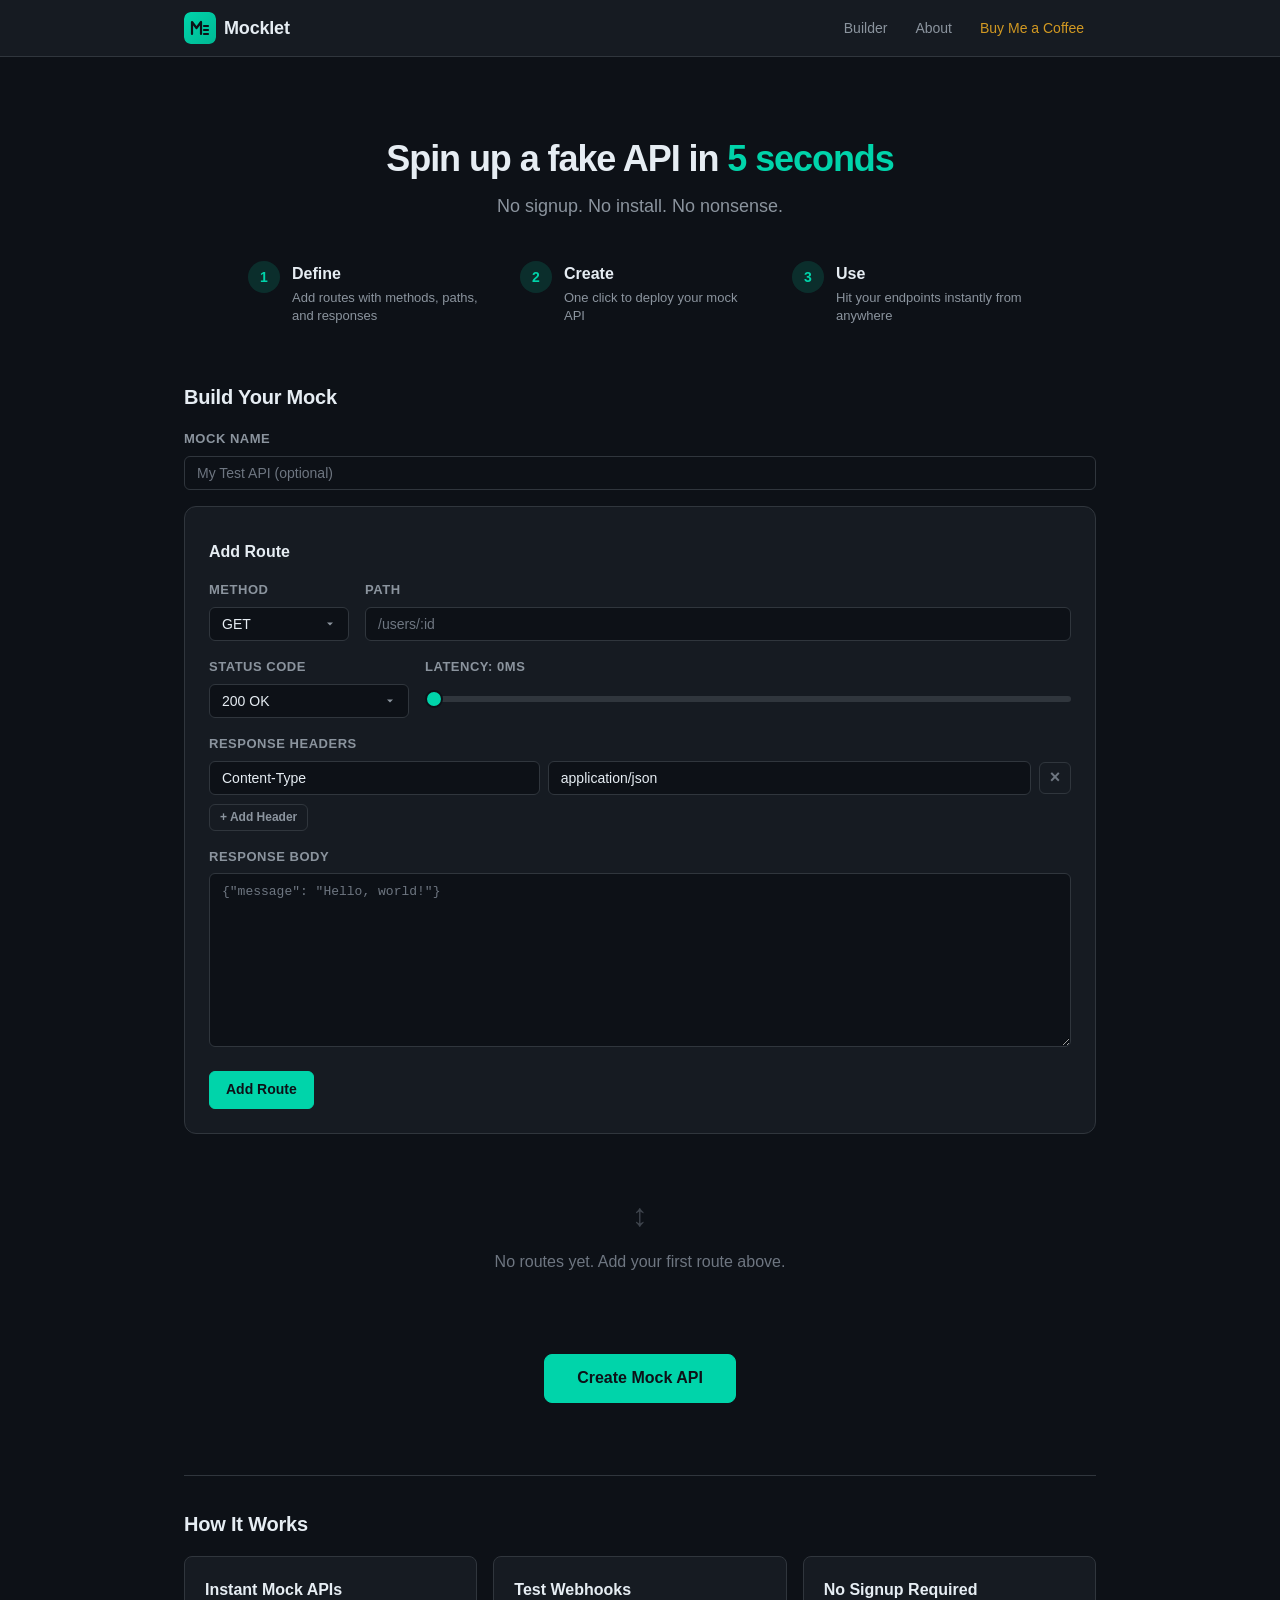
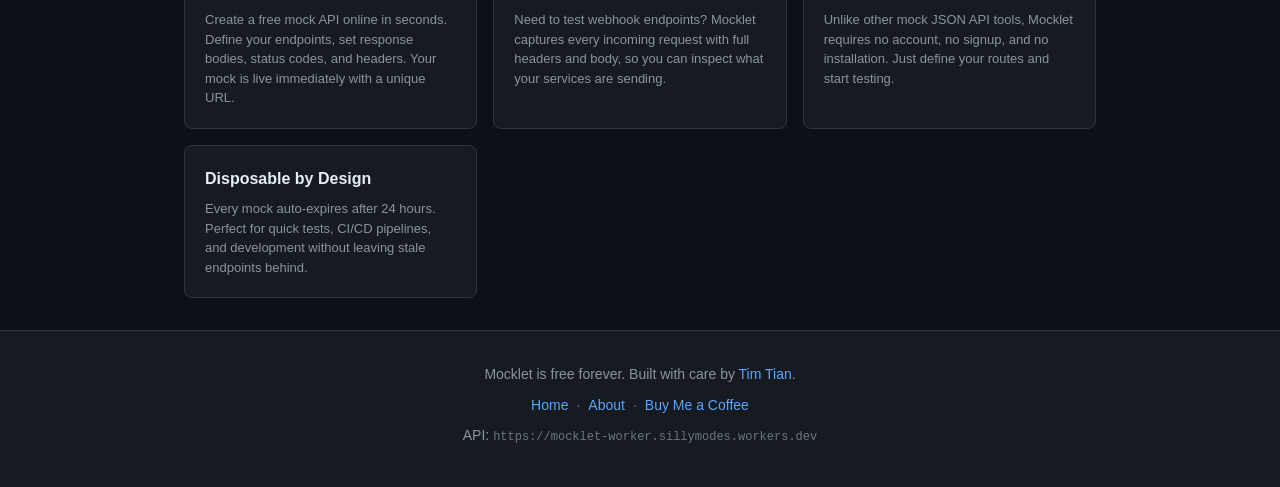
==== mocklet/index.html @ 1ab4165a "feat: launch Mocklet — instant disposable mock APIs" ====
<!DOCTYPE html>
<html lang="en">
<head>
  <meta charset="UTF-8">
  <meta name="viewport" content="width=device-width, initial-scale=1.0">

  <!-- Primary Meta Tags -->
  <title>Mocklet — Instant Disposable Mock APIs</title>
  <meta name="title" content="Mocklet — Instant Disposable Mock APIs">
  <meta name="description" content="Spin up a fake REST API in 5 seconds. Free mock API online — no signup, no install. Define routes, set responses, and test instantly. Perfect for frontend devs, webhook testing, and CI/CD.">
  <meta name="keywords" content="free mock api online, test webhook endpoint, fake rest api for testing, mock json api no signup, mock api generator, disposable api, test api endpoint, mock server free, api testing tool, fake api for development">
  <meta name="author" content="Tim Tian">
  <meta name="robots" content="index, follow">

  <!-- Open Graph / Facebook -->
  <meta property="og:type" content="website">
  <meta property="og:url" content="https://sillymodes.github.io/mocklet/">
  <meta property="og:title" content="Mocklet — Instant Disposable Mock APIs">
  <meta property="og:description" content="Spin up a fake REST API in 5 seconds. Free mock API online — no signup, no install. Define routes, set responses, and test instantly.">
  <meta property="og:site_name" content="Mocklet">

  <!-- Twitter -->
  <meta name="twitter:card" content="summary">
  <meta name="twitter:url" content="https://sillymodes.github.io/mocklet/">
  <meta name="twitter:title" content="Mocklet — Instant Disposable Mock APIs">
  <meta name="twitter:description" content="Spin up a fake REST API in 5 seconds. Free mock API online — no signup, no install. Define routes, set responses, and test instantly.">

  <!-- Canonical -->
  <link rel="canonical" href="https://sillymodes.github.io/mocklet/">

  <!-- Favicon -->
  <link rel="icon" type="image/svg+xml" href="assets/logo.svg">

  <!-- Stylesheet -->
  <link rel="stylesheet" href="css/style.css">
</head>
<body>
  <div id="app-root"></div>

  <!-- Structured Data for SEO -->
  <script type="application/ld+json">
  {
    "@context": "https://schema.org",
    "@type": "WebApplication",
    "name": "Mocklet",
    "url": "https://sillymodes.github.io/mocklet/",
    "description": "Spin up a fake REST API in 5 seconds. Free mock API online — no signup, no install.",
    "applicationCategory": "DeveloperApplication",
    "operatingSystem": "Any",
    "offers": {
      "@type": "Offer",
      "price": "0",
      "priceCurrency": "USD"
    },
    "author": {
      "@type": "Person",
      "name": "Tim Tian"
    }
  }
  </script>

  <!-- App Entry Point -->
  <script type="module" src="js/app.js"></script>
</body>
</html>
---- mocklet/css/style.css ----
/* ═══════════════════════════════════════════════════════════════════
   Mocklet — style.css
   Dark-mode-first, developer-friendly design
   ═══════════════════════════════════════════════════════════════════ */

/* ── Reset & Base ─────────────────────────────────────────────────── */

*, *::before, *::after {
  margin: 0;
  padding: 0;
  box-sizing: border-box;
}

:root {
  /* Colors */
  --bg-primary: #0d1117;
  --bg-secondary: #161b22;
  --bg-tertiary: #1c2333;
  --bg-elevated: #21262d;
  --bg-hover: #292e36;
  --bg-input: #0d1117;

  --text-primary: #e6edf3;
  --text-secondary: #8b949e;
  --text-tertiary: #6e7681;
  --text-link: #58a6ff;

  --accent: #00d4aa;
  --accent-hover: #00eabb;
  --accent-muted: rgba(0, 212, 170, 0.15);

  --border: #30363d;
  --border-light: #21262d;

  --danger: #f85149;
  --danger-hover: #ff6b63;
  --danger-muted: rgba(248, 81, 73, 0.15);

  --warning: #d29922;
  --warning-muted: rgba(210, 153, 34, 0.15);

  --success: #3fb950;
  --info: #58a6ff;

  /* Typography */
  --font-sans: -apple-system, BlinkMacSystemFont, 'Segoe UI', 'Noto Sans', Helvetica, Arial, sans-serif;
  --font-mono: 'SF Mono', 'Fira Code', 'Fira Mono', 'JetBrains Mono', 'Cascadia Code', Menlo, Monaco, Consolas, monospace;

  /* Spacing */
  --radius-sm: 6px;
  --radius-md: 8px;
  --radius-lg: 12px;
  --radius-xl: 16px;

  /* Shadows */
  --shadow-sm: 0 1px 3px rgba(0, 0, 0, 0.3);
  --shadow-md: 0 4px 12px rgba(0, 0, 0, 0.4);
  --shadow-lg: 0 8px 24px rgba(0, 0, 0, 0.5);

  /* Transitions */
  --transition-fast: 150ms ease;
  --transition-base: 200ms ease;
}

html {
  font-size: 16px;
  -webkit-text-size-adjust: 100%;
}

body {
  font-family: var(--font-sans);
  background-color: var(--bg-primary);
  color: var(--text-primary);
  line-height: 1.6;
  min-height: 100vh;
  -webkit-font-smoothing: antialiased;
  -moz-osx-font-smoothing: grayscale;
}

a {
  color: var(--text-link);
  text-decoration: none;
  transition: color var(--transition-fast);
}

a:hover {
  color: var(--accent);
}

code, .code-font {
  font-family: var(--font-mono);
  font-size: 0.875em;
}

::selection {
  background: var(--accent-muted);
  color: var(--accent);
}

/* ── App Layout ───────────────────────────────────────────────────── */

#app-root {
  display: flex;
  flex-direction: column;
  min-height: 100vh;
}

.app-main {
  flex: 1;
  max-width: 960px;
  width: 100%;
  margin: 0 auto;
  padding: 2rem 1.5rem;
}

/* ── Header ───────────────────────────────────────────────────────── */

.app-header {
  background: var(--bg-secondary);
  border-bottom: 1px solid var(--border);
  position: sticky;
  top: 0;
  z-index: 100;
  backdrop-filter: blur(8px);
  -webkit-backdrop-filter: blur(8px);
}

.header-inner {
  max-width: 960px;
  margin: 0 auto;
  padding: 0 1.5rem;
  height: 56px;
  display: flex;
  align-items: center;
  justify-content: space-between;
}

.logo-link {
  display: flex;
  align-items: center;
  gap: 0.5rem;
  color: var(--text-primary);
  font-weight: 700;
  font-size: 1.125rem;
  letter-spacing: -0.01em;
}

.logo-link:hover {
  color: var(--accent);
}

.logo-img {
  border-radius: var(--radius-sm);
}

.header-nav {
  display: flex;
  align-items: center;
  gap: 0.25rem;
}

.nav-link {
  padding: 0.375rem 0.75rem;
  border-radius: var(--radius-sm);
  color: var(--text-secondary);
  font-size: 0.875rem;
  font-weight: 500;
  transition: all var(--transition-fast);
}

.nav-link:hover {
  color: var(--text-primary);
  background: var(--bg-hover);
}

.nav-coffee {
  color: var(--warning);
}

.nav-coffee:hover {
  color: var(--warning);
  background: var(--warning-muted);
}

/* ── Footer ───────────────────────────────────────────────────────── */

.app-footer {
  background: var(--bg-secondary);
  border-top: 1px solid var(--border);
  padding: 2rem 1.5rem;
  text-align: center;
}

.footer-inner {
  max-width: 960px;
  margin: 0 auto;
  color: var(--text-secondary);
  font-size: 0.875rem;
}

.footer-inner p {
  margin-bottom: 0.5rem;
}

.footer-links {
  display: flex;
  align-items: center;
  justify-content: center;
  gap: 0.5rem;
  flex-wrap: wrap;
}

.footer-sep {
  color: var(--text-tertiary);
}

.footer-api {
  margin-top: 0.5rem;
}

.footer-api code {
  color: var(--text-tertiary);
  font-size: 0.75rem;
}

/* ── Hero Section ─────────────────────────────────────────────────── */

.hero {
  text-align: center;
  padding: 3rem 0 2.5rem;
}

.hero-title {
  font-size: 2.25rem;
  font-weight: 800;
  line-height: 1.2;
  letter-spacing: -0.03em;
  margin-bottom: 0.75rem;
}

.hero-accent {
  color: var(--accent);
}

.hero-subtitle {
  font-size: 1.125rem;
  color: var(--text-secondary);
  margin-bottom: 2.5rem;
}

.hero-steps {
  display: flex;
  justify-content: center;
  gap: 2rem;
  flex-wrap: wrap;
}

.step {
  display: flex;
  align-items: flex-start;
  gap: 0.75rem;
  max-width: 240px;
  text-align: left;
}

.step-number {
  flex-shrink: 0;
  width: 32px;
  height: 32px;
  display: flex;
  align-items: center;
  justify-content: center;
  border-radius: 50%;
  background: var(--accent-muted);
  color: var(--accent);
  font-weight: 700;
  font-size: 0.875rem;
}

.step-title {
  font-weight: 600;
  font-size: 1rem;
  margin-bottom: 0.125rem;
}

.step-desc {
  font-size: 0.8125rem;
  color: var(--text-secondary);
  line-height: 1.4;
}

/* ── Section Titles ───────────────────────────────────────────────── */

.section-title {
  font-size: 1.25rem;
  font-weight: 700;
  margin-bottom: 1rem;
  letter-spacing: -0.01em;
}

/* ── Builder Section ──────────────────────────────────────────────── */

.builder-section {
  margin-top: 1rem;
}

/* ── Form Elements ────────────────────────────────────────────────── */

.form-group {
  margin-bottom: 1rem;
}

.form-label {
  display: block;
  font-size: 0.8125rem;
  font-weight: 600;
  color: var(--text-secondary);
  margin-bottom: 0.375rem;
  text-transform: uppercase;
  letter-spacing: 0.04em;
}

.form-input,
.form-select,
.form-textarea {
  width: 100%;
  padding: 0.5rem 0.75rem;
  background: var(--bg-input);
  border: 1px solid var(--border);
  border-radius: var(--radius-sm);
  color: var(--text-primary);
  font-family: var(--font-sans);
  font-size: 0.875rem;
  transition: border-color var(--transition-fast), box-shadow var(--transition-fast);
  outline: none;
}

.form-input:focus,
.form-select:focus,
.form-textarea:focus {
  border-color: var(--accent);
  box-shadow: 0 0 0 3px var(--accent-muted);
}

.form-input::placeholder,
.form-textarea::placeholder {
  color: var(--text-tertiary);
}

.form-select {
  cursor: pointer;
  appearance: none;
  -webkit-appearance: none;
  background-image: url("data:image/svg+xml,%3Csvg xmlns='http://www.w3.org/2000/svg' width='12' height='12' viewBox='0 0 12 12'%3E%3Cpath fill='%238b949e' d='M3 4.5L6 7.5L9 4.5'/%3E%3C/svg%3E");
  background-repeat: no-repeat;
  background-position: right 0.75rem center;
  padding-right: 2rem;
}

.form-textarea {
  resize: vertical;
  min-height: 120px;
  line-height: 1.5;
}

.form-textarea.code-font {
  font-family: var(--font-mono);
  font-size: 0.8125rem;
  tab-size: 2;
}

.form-range {
  width: 100%;
  height: 6px;
  appearance: none;
  -webkit-appearance: none;
  background: var(--border);
  border-radius: 3px;
  outline: none;
  margin-top: 0.5rem;
}

.form-range::-webkit-slider-thumb {
  appearance: none;
  -webkit-appearance: none;
  width: 18px;
  height: 18px;
  border-radius: 50%;
  background: var(--accent);
  cursor: pointer;
  border: 2px solid var(--bg-primary);
  transition: transform var(--transition-fast);
}

.form-range::-webkit-slider-thumb:hover {
  transform: scale(1.15);
}

.form-range::-moz-range-thumb {
  width: 18px;
  height: 18px;
  border-radius: 50%;
  background: var(--accent);
  cursor: pointer;
  border: 2px solid var(--bg-primary);
}

.form-row {
  display: flex;
  gap: 1rem;
}

.form-group-method {
  flex: 0 0 140px;
}

.form-group-path {
  flex: 1;
}

.form-group-status {
  flex: 0 0 200px;
}

.form-group-latency {
  flex: 1;
}

.status-input-wrapper {
  display: flex;
  gap: 0.5rem;
}

.status-input-wrapper .form-select {
  flex: 1;
}

.status-input-wrapper .form-input {
  width: 80px;
  flex-shrink: 0;
}

.form-section-title {
  font-size: 1rem;
  font-weight: 600;
  margin-bottom: 1rem;
  padding-top: 0.5rem;
  color: var(--text-primary);
}

.form-actions {
  display: flex;
  gap: 0.75rem;
  margin-top: 0.5rem;
}

/* ── Route Form Card ──────────────────────────────────────────────── */

.route-form {
  background: var(--bg-secondary);
  border: 1px solid var(--border);
  border-radius: var(--radius-lg);
  padding: 1.5rem;
  margin-bottom: 1.5rem;
}

/* ── Headers Editor ───────────────────────────────────────────────── */

.headers-container {
  display: flex;
  flex-direction: column;
  gap: 0.5rem;
  margin-bottom: 0.5rem;
}

.header-row {
  display: flex;
  gap: 0.5rem;
  align-items: center;
}

.header-row .form-input {
  flex: 1;
}

.header-row .header-key {
  flex: 0.4;
}

.header-row .header-value {
  flex: 0.6;
}

/* ── Buttons ──────────────────────────────────────────────────────── */

.btn {
  display: inline-flex;
  align-items: center;
  justify-content: center;
  gap: 0.375rem;
  padding: 0.5rem 1rem;
  border: 1px solid transparent;
  border-radius: var(--radius-sm);
  font-family: var(--font-sans);
  font-size: 0.875rem;
  font-weight: 600;
  cursor: pointer;
  transition: all var(--transition-fast);
  outline: none;
  text-decoration: none;
  white-space: nowrap;
  line-height: 1.4;
}

.btn:focus-visible {
  box-shadow: 0 0 0 3px var(--accent-muted);
}

.btn:disabled {
  opacity: 0.5;
  cursor: not-allowed;
}

.btn-primary {
  background: var(--accent);
  color: #0d1117;
  border-color: var(--accent);
}

.btn-primary:hover:not(:disabled) {
  background: var(--accent-hover);
  border-color: var(--accent-hover);
}

.btn-ghost {
  background: transparent;
  color: var(--text-secondary);
  border-color: var(--border);
}

.btn-ghost:hover:not(:disabled) {
  color: var(--text-primary);
  background: var(--bg-hover);
  border-color: var(--text-tertiary);
}

.btn-danger {
  background: var(--danger);
  color: #fff;
  border-color: var(--danger);
}

.btn-danger:hover:not(:disabled) {
  background: var(--danger-hover);
  border-color: var(--danger-hover);
}

.btn-small {
  padding: 0.25rem 0.625rem;
  font-size: 0.75rem;
}

.btn-large {
  padding: 0.75rem 2rem;
  font-size: 1rem;
  border-radius: var(--radius-md);
}

.btn-icon {
  width: 32px;
  height: 32px;
  padding: 0;
  font-size: 1.125rem;
  border-radius: var(--radius-sm);
  flex-shrink: 0;
  background: transparent;
  color: var(--text-tertiary);
  border-color: var(--border);
}

.btn-icon:hover:not(:disabled) {
  color: var(--danger);
  background: var(--danger-muted);
  border-color: var(--danger);
}

.btn-danger-text {
  color: var(--danger);
}

.btn-danger-text:hover:not(:disabled) {
  background: var(--danger-muted);
  border-color: var(--danger);
}

.btn-coffee {
  background: #ffdd00;
  color: #0d0d0d;
  border-color: #ffdd00;
  font-weight: 700;
}

.btn-coffee:hover:not(:disabled) {
  background: #ffe640;
  border-color: #ffe640;
}

/* ── Route Cards (Builder) ────────────────────────────────────────── */

.route-list {
  margin-bottom: 1.5rem;
}

.route-list-header {
  margin-bottom: 0.75rem;
}

.route-list-header h3 {
  font-size: 1rem;
  font-weight: 600;
  color: var(--text-secondary);
}

.route-card {
  background: var(--bg-secondary);
  border: 1px solid var(--border);
  border-radius: var(--radius-md);
  padding: 0.875rem 1rem;
  margin-bottom: 0.5rem;
  transition: border-color var(--transition-fast);
}

.route-card:hover {
  border-color: var(--text-tertiary);
}

.route-card-main {
  display: flex;
  align-items: center;
  gap: 0.625rem;
  flex-wrap: wrap;
}

.route-body-preview {
  margin-top: 0.5rem;
  padding: 0.375rem 0.625rem;
  background: var(--bg-tertiary);
  border-radius: var(--radius-sm);
  font-size: 0.75rem;
  color: var(--text-secondary);
  overflow: hidden;
  text-overflow: ellipsis;
  white-space: nowrap;
  max-width: 100%;
}

.route-card-actions {
  display: flex;
  gap: 0.375rem;
  margin-top: 0.625rem;
}

/* ── Method Badge ─────────────────────────────────────────────────── */

.method-badge {
  display: inline-flex;
  align-items: center;
  justify-content: center;
  min-width: 52px;
  padding: 0.125rem 0.5rem;
  border-radius: var(--radius-sm);
  font-size: 0.6875rem;
  font-weight: 700;
  font-family: var(--font-mono);
  color: #fff;
  text-transform: uppercase;
  letter-spacing: 0.02em;
  flex-shrink: 0;
}

.method-badge-small {
  min-width: 40px;
  padding: 0.0625rem 0.375rem;
  font-size: 0.625rem;
}

.route-path {
  color: var(--text-primary);
  font-weight: 500;
}

.route-status {
  font-size: 0.75rem;
  color: var(--text-tertiary);
  font-weight: 500;
  padding: 0.125rem 0.375rem;
  background: var(--bg-tertiary);
  border-radius: var(--radius-sm);
}

.route-delay {
  font-size: 0.6875rem;
  color: var(--warning);
  font-weight: 500;
}

/* ── Create Section ───────────────────────────────────────────────── */

.create-section {
  text-align: center;
  padding: 1.5rem 0;
}

/* ── Empty State ──────────────────────────────────────────────────── */

.empty-state {
  text-align: center;
  padding: 2rem 1rem;
  color: var(--text-tertiary);
}

.empty-icon {
  font-size: 2rem;
  margin-bottom: 0.5rem;
  opacity: 0.5;
}

/* ── Loading State ────────────────────────────────────────────────── */

.loading-state {
  text-align: center;
  padding: 4rem 1rem;
  color: var(--text-secondary);
}

.spinner {
  width: 32px;
  height: 32px;
  border: 3px solid var(--border);
  border-top-color: var(--accent);
  border-radius: 50%;
  animation: spin 0.8s linear infinite;
  margin: 0 auto 1rem;
}

@keyframes spin {
  to { transform: rotate(360deg); }
}

/* ── Error State ──────────────────────────────────────────────────── */

.error-state {
  text-align: center;
  padding: 4rem 1rem;
}

.error-state h2 {
  font-size: 1.5rem;
  margin-bottom: 0.75rem;
}

.error-state p {
  color: var(--text-secondary);
  margin-bottom: 1.5rem;
}

/* ── Dashboard ────────────────────────────────────────────────────── */

.dash-info {
  margin-bottom: 2rem;
}

.dash-info-header {
  display: flex;
  align-items: baseline;
  gap: 1rem;
  margin-bottom: 1.25rem;
  flex-wrap: wrap;
}

.dash-title {
  font-size: 1.5rem;
  font-weight: 800;
  letter-spacing: -0.02em;
}

.dash-id {
  color: var(--text-tertiary);
  font-size: 0.8125rem;
}

.dash-stats {
  display: grid;
  grid-template-columns: repeat(auto-fit, minmax(180px, 1fr));
  gap: 0.75rem;
}

.stat-card {
  background: var(--bg-secondary);
  border: 1px solid var(--border);
  border-radius: var(--radius-md);
  padding: 1rem;
}

.stat-label {
  font-size: 0.6875rem;
  font-weight: 600;
  color: var(--text-tertiary);
  text-transform: uppercase;
  letter-spacing: 0.05em;
  margin-bottom: 0.375rem;
}

.stat-value {
  font-size: 1.25rem;
  font-weight: 700;
  color: var(--text-primary);
}

.stat-value.expiring {
  color: var(--danger);
}

.stat-url-code {
  font-size: 0.6875rem;
  word-break: break-all;
  color: var(--accent);
}

/* ── Copy Field ───────────────────────────────────────────────────── */

.copy-field {
  display: flex;
  align-items: center;
  gap: 0.5rem;
  background: var(--bg-tertiary);
  border: 1px solid var(--border);
  border-radius: var(--radius-sm);
  padding: 0.5rem 0.75rem;
}

.copy-field code {
  flex: 1;
  word-break: break-all;
  color: var(--accent);
  font-size: 0.8125rem;
}

.copy-field.compact {
  padding: 0.375rem 0.5rem;
}

.copy-field.compact code {
  font-size: 0.6875rem;
}

/* ── Routes Table (Dashboard) ─────────────────────────────────────── */

.dash-routes {
  margin-bottom: 2rem;
}

.routes-table {
  display: flex;
  flex-direction: column;
  gap: 0.5rem;
}

.route-row {
  background: var(--bg-secondary);
  border: 1px solid var(--border);
  border-radius: var(--radius-md);
  padding: 0.75rem 1rem;
  display: flex;
  align-items: center;
  justify-content: space-between;
  flex-wrap: wrap;
  gap: 0.5rem;
}

.route-row-info {
  display: flex;
  align-items: center;
  gap: 0.625rem;
  flex-wrap: wrap;
}

.route-row-actions {
  display: flex;
  gap: 0.375rem;
}

/* ── Log Table ────────────────────────────────────────────────────── */

.dash-logs {
  margin-bottom: 2rem;
}

.logs-header {
  display: flex;
  align-items: center;
  justify-content: space-between;
  margin-bottom: 1rem;
  flex-wrap: wrap;
  gap: 0.75rem;
}

.logs-header .section-title {
  margin-bottom: 0;
}

.logs-controls {
  display: flex;
  align-items: center;
  gap: 0.75rem;
}

.logs-container {
  overflow-x: auto;
}

.log-table {
  width: 100%;
  border-collapse: collapse;
  font-size: 0.8125rem;
}

.log-table th {
  text-align: left;
  padding: 0.625rem 0.75rem;
  border-bottom: 2px solid var(--border);
  color: var(--text-tertiary);
  font-weight: 600;
  font-size: 0.6875rem;
  text-transform: uppercase;
  letter-spacing: 0.05em;
  white-space: nowrap;
}

.log-table td {
  padding: 0.5rem 0.75rem;
  border-bottom: 1px solid var(--border-light);
  vertical-align: top;
}

.log-table tr:hover td {
  background: var(--bg-secondary);
}

.log-time {
  color: var(--text-tertiary);
  white-space: nowrap;
  font-size: 0.75rem;
}

.log-path {
  font-size: 0.75rem;
}

.log-status {
  font-weight: 600;
  font-size: 0.75rem;
}

.log-body-preview {
  cursor: pointer;
  color: var(--text-secondary);
  font-size: 0.6875rem;
  transition: color var(--transition-fast);
  word-break: break-all;
}

.log-body-preview:hover {
  color: var(--text-primary);
}

.log-body-preview.expanded {
  white-space: pre-wrap;
  color: var(--text-primary);
  background: var(--bg-tertiary);
  padding: 0.375rem 0.5rem;
  border-radius: var(--radius-sm);
  display: block;
  margin-top: 0.25rem;
}

.log-empty {
  color: var(--text-tertiary);
}

/* ── Toggle Switch ────────────────────────────────────────────────── */

.toggle-label {
  display: inline-flex;
  align-items: center;
  gap: 0.5rem;
  cursor: pointer;
  font-size: 0.8125rem;
  color: var(--text-secondary);
  user-select: none;
}

.toggle-input {
  position: absolute;
  opacity: 0;
  width: 0;
  height: 0;
}

.toggle-slider {
  position: relative;
  display: inline-block;
  width: 36px;
  height: 20px;
  background: var(--border);
  border-radius: 10px;
  transition: background var(--transition-base);
}

.toggle-slider::after {
  content: '';
  position: absolute;
  top: 2px;
  left: 2px;
  width: 16px;
  height: 16px;
  background: var(--text-secondary);
  border-radius: 50%;
  transition: transform var(--transition-base), background var(--transition-base);
}

.toggle-input:checked + .toggle-slider {
  background: var(--accent-muted);
}

.toggle-input:checked + .toggle-slider::after {
  transform: translateX(16px);
  background: var(--accent);
}

.toggle-input:focus-visible + .toggle-slider {
  box-shadow: 0 0 0 3px var(--accent-muted);
}

/* ── Share Section ────────────────────────────────────────────────── */

.dash-share {
  margin-bottom: 2rem;
}

.share-desc {
  color: var(--text-secondary);
  font-size: 0.875rem;
  margin-bottom: 0.75rem;
}

/* ── Delete Section ───────────────────────────────────────────────── */

.dash-delete {
  margin-bottom: 2rem;
  padding: 1.25rem;
  border: 1px solid var(--danger);
  border-radius: var(--radius-lg);
  background: var(--danger-muted);
}

.dash-delete .section-title {
  color: var(--danger);
  margin-bottom: 0.5rem;
}

.delete-desc {
  color: var(--text-secondary);
  font-size: 0.875rem;
  margin-bottom: 1rem;
}

/* ── Modal ────────────────────────────────────────────────────────── */

.modal-overlay {
  position: fixed;
  inset: 0;
  background: rgba(0, 0, 0, 0.7);
  display: flex;
  align-items: center;
  justify-content: center;
  z-index: 1000;
  padding: 1rem;
  animation: fadeIn 200ms ease;
}

@keyframes fadeIn {
  from { opacity: 0; }
  to { opacity: 1; }
}

.modal {
  background: var(--bg-secondary);
  border: 1px solid var(--border);
  border-radius: var(--radius-xl);
  max-width: 520px;
  width: 100%;
  box-shadow: var(--shadow-lg);
  animation: slideUp 250ms ease;
}

.modal-small {
  max-width: 420px;
}

@keyframes slideUp {
  from {
    opacity: 0;
    transform: translateY(20px);
  }
  to {
    opacity: 1;
    transform: translateY(0);
  }
}

.modal-header {
  padding: 1.25rem 1.5rem 0;
}

.modal-header h2 {
  font-size: 1.25rem;
  font-weight: 700;
}

.modal-body {
  padding: 1rem 1.5rem;
}

.modal-success {
  color: var(--success);
  font-weight: 600;
  margin-bottom: 1rem;
}

.modal-field {
  margin-bottom: 1rem;
}

.modal-warning {
  background: var(--warning-muted);
  border: 1px solid var(--warning);
  border-radius: var(--radius-md);
  padding: 0.875rem;
}

.warning-text {
  font-size: 0.8125rem;
  color: var(--warning);
  margin-bottom: 0.625rem;
  font-weight: 500;
}

.secret-text {
  user-select: all;
}

.coffee-note {
  margin-top: 1.25rem;
  font-size: 0.875rem;
  color: var(--text-secondary);
  padding-top: 1rem;
  border-top: 1px solid var(--border);
}

.modal-footer {
  padding: 0 1.5rem 1.25rem;
  display: flex;
  gap: 0.75rem;
  justify-content: flex-end;
}

/* ── About Page ───────────────────────────────────────────────────── */

.about-page {
  max-width: 680px;
  margin: 0 auto;
}

.about-page h1 {
  font-size: 2rem;
  font-weight: 800;
  margin-bottom: 1rem;
  letter-spacing: -0.02em;
}

.about-page h2 {
  font-size: 1.25rem;
  font-weight: 700;
  margin-top: 2rem;
  margin-bottom: 0.75rem;
}

.about-lead {
  font-size: 1.125rem;
  color: var(--text-secondary);
  margin-bottom: 1.5rem;
  line-height: 1.5;
}

.about-steps,
.about-features,
.about-limits {
  padding-left: 1.5rem;
  margin-bottom: 1rem;
}

.about-steps li,
.about-features li,
.about-limits li {
  margin-bottom: 0.625rem;
  color: var(--text-secondary);
  line-height: 1.5;
}

.about-steps strong,
.about-features strong {
  color: var(--text-primary);
}

.about-coffee {
  margin-top: 2.5rem;
  padding: 1.5rem;
  background: var(--bg-secondary);
  border: 1px solid var(--border);
  border-radius: var(--radius-lg);
  text-align: center;
}

.about-coffee h2 {
  margin-top: 0;
}

.about-coffee p {
  color: var(--text-secondary);
  margin-bottom: 1rem;
}

/* ── How It Works (SEO) ───────────────────────────────────────────── */

.how-it-works {
  margin-top: 3rem;
  padding-top: 2rem;
  border-top: 1px solid var(--border);
}

.how-grid {
  display: grid;
  grid-template-columns: repeat(auto-fit, minmax(220px, 1fr));
  gap: 1rem;
}

.how-card {
  background: var(--bg-secondary);
  border: 1px solid var(--border);
  border-radius: var(--radius-md);
  padding: 1.25rem;
}

.how-card h3 {
  font-size: 1rem;
  font-weight: 600;
  margin-bottom: 0.5rem;
  color: var(--text-primary);
}

.how-card p {
  font-size: 0.8125rem;
  color: var(--text-secondary);
  line-height: 1.5;
}

/* ── Toast Notifications ──────────────────────────────────────────── */

#toast-container {
  position: fixed;
  bottom: 1.5rem;
  right: 1.5rem;
  display: flex;
  flex-direction: column-reverse;
  gap: 0.5rem;
  z-index: 2000;
  pointer-events: none;
}

.toast {
  padding: 0.625rem 1rem;
  border-radius: var(--radius-md);
  font-size: 0.8125rem;
  font-weight: 500;
  color: var(--text-primary);
  background: var(--bg-elevated);
  border: 1px solid var(--border);
  box-shadow: var(--shadow-md);
  transform: translateX(100%);
  opacity: 0;
  transition: transform 250ms ease, opacity 250ms ease;
  pointer-events: auto;
  max-width: 360px;
}

.toast-visible {
  transform: translateX(0);
  opacity: 1;
}

.toast-success {
  border-color: var(--success);
  background: rgba(63, 185, 80, 0.12);
}

.toast-error {
  border-color: var(--danger);
  background: rgba(248, 81, 73, 0.12);
}

.toast-info {
  border-color: var(--info);
  background: rgba(88, 166, 255, 0.12);
}

/* ── Responsive ───────────────────────────────────────────────────── */

@media (max-width: 640px) {
  .hero-title {
    font-size: 1.625rem;
  }

  .hero-subtitle {
    font-size: 1rem;
  }

  .hero-steps {
    flex-direction: column;
    align-items: center;
  }

  .step {
    max-width: 100%;
  }

  .form-row {
    flex-direction: column;
    gap: 0;
  }

  .form-group-method,
  .form-group-status {
    flex: unset;
  }

  .header-inner {
    padding: 0 1rem;
  }

  .app-main {
    padding: 1.25rem 1rem;
  }

  .route-row {
    flex-direction: column;
    align-items: flex-start;
  }

  .route-row-actions {
    width: 100%;
  }

  .route-row-actions .btn {
    flex: 1;
  }

  .dash-stats {
    grid-template-columns: 1fr 1fr;
  }

  .logs-header {
    flex-direction: column;
    align-items: flex-start;
  }

  .modal-footer {
    flex-direction: column;
  }

  .modal-footer .btn {
    width: 100%;
  }

  .header-nav {
    gap: 0;
  }

  .nav-link {
    padding: 0.375rem 0.5rem;
    font-size: 0.8125rem;
  }

  .how-grid {
    grid-template-columns: 1fr;
  }

  .dash-info-header {
    flex-direction: column;
    gap: 0.25rem;
  }
}

@media (max-width: 380px) {
  .hero-title {
    font-size: 1.375rem;
  }

  .dash-stats {
    grid-template-columns: 1fr;
  }

  .status-input-wrapper {
    flex-direction: column;
  }

  .status-input-wrapper .form-input {
    width: 100%;
  }
}

/* ── Scrollbar Styling ────────────────────────────────────────────── */

::-webkit-scrollbar {
  width: 8px;
  height: 8px;
}

::-webkit-scrollbar-track {
  background: var(--bg-primary);
}

::-webkit-scrollbar-thumb {
  background: var(--border);
  border-radius: 4px;
}

::-webkit-scrollbar-thumb:hover {
  background: var(--text-tertiary);
}

/* ── Focus Styles ─────────────────────────────────────────────────── */

*:focus-visible {
  outline: 2px solid var(--accent);
  outline-offset: 2px;
}

button:focus-visible,
input:focus-visible,
select:focus-visible,
textarea:focus-visible {
  outline: none;
  box-shadow: 0 0 0 3px var(--accent-muted);
}

/* ── Print ────────────────────────────────────────────────────────── */

@media print {
  .app-header,
  .app-footer,
  .btn,
  #toast-container {
    display: none !important;
  }

  body {
    background: #fff;
    color: #000;
  }
}
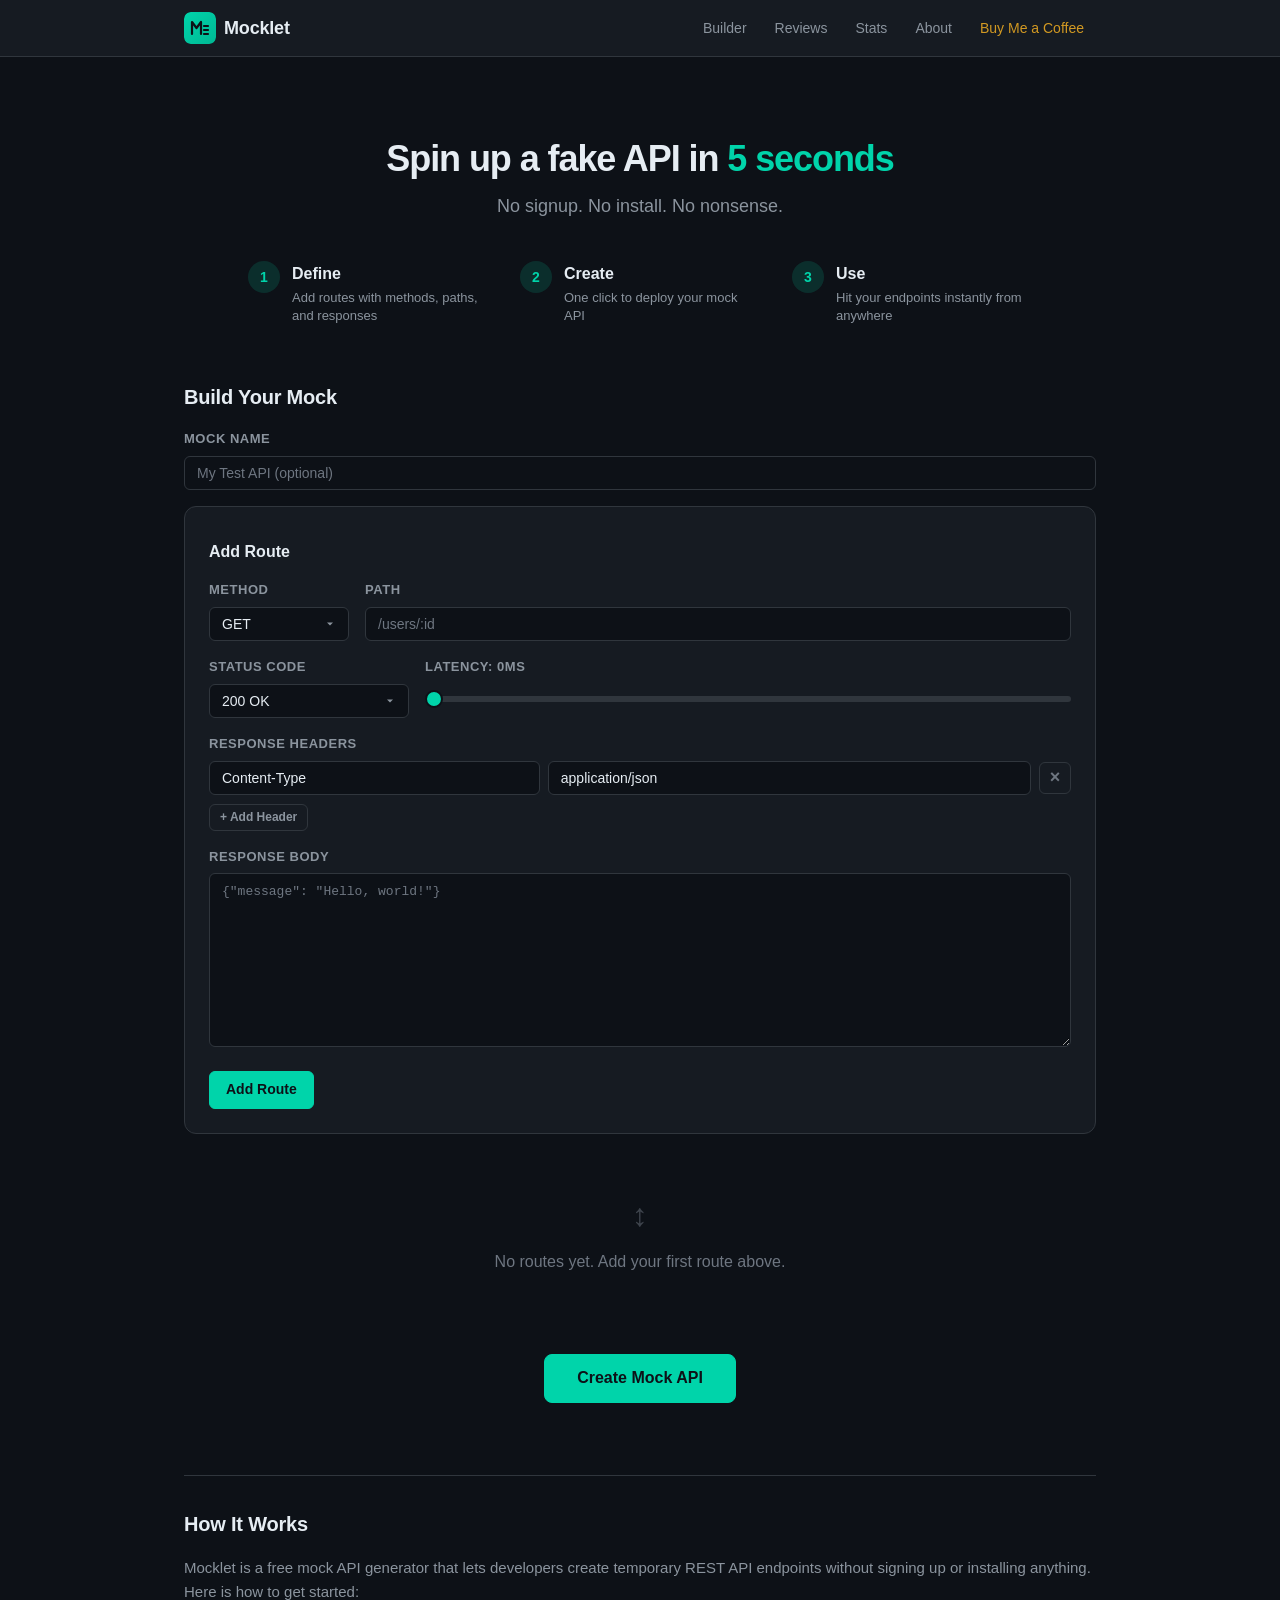
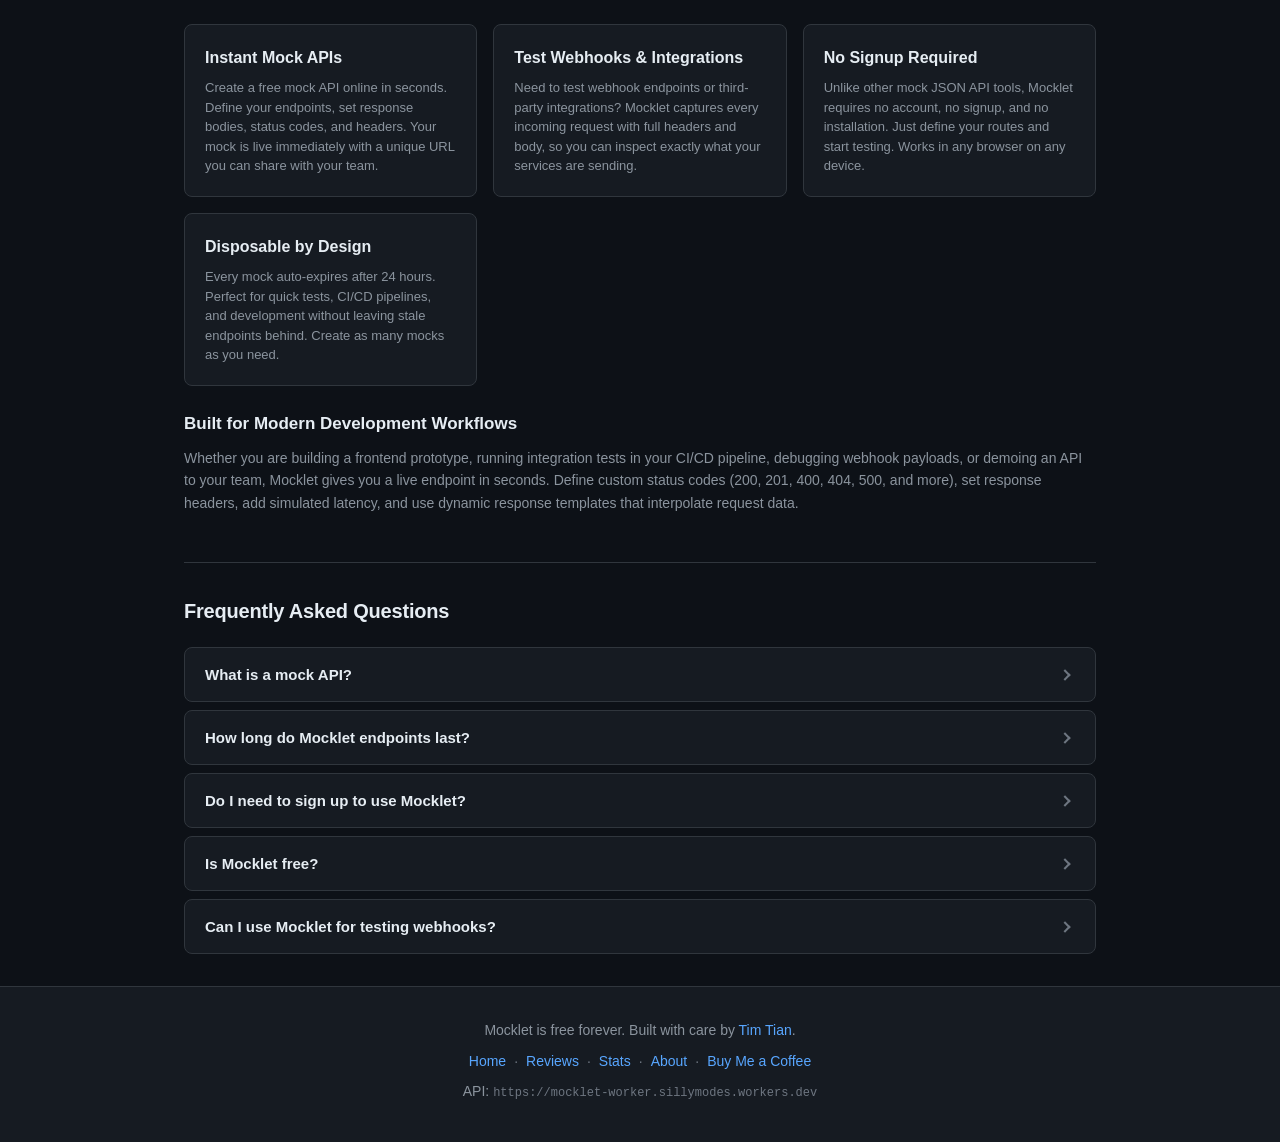
==== commit dbb1162d: "feat: add SEO improvements, user reviews, and visitor stats" ====
--- a/mocklet/index.html
+++ b/mocklet/index.html
@@ -12,6 +12,11 @@
   <meta name="author" content="Tim Tian">
   <meta name="robots" content="index, follow">
 
+  <!-- Theme Color for Mobile Browsers -->
+  <meta name="theme-color" content="#0d1117">
+  <meta name="msapplication-navbutton-color" content="#0d1117">
+  <meta name="apple-mobile-web-app-status-bar-style" content="black-translucent">
+
   <!-- Open Graph / Facebook -->
   <meta property="og:type" content="website">
   <meta property="og:url" content="https://sillymodes.github.io/mocklet/">
@@ -28,6 +33,10 @@
   <!-- Canonical -->
   <link rel="canonical" href="https://sillymodes.github.io/mocklet/">
 
+  <!-- Preconnect to Workers Domain -->
+  <link rel="preconnect" href="https://mocklet-worker.sillymodes.workers.dev">
+  <link rel="dns-prefetch" href="https://mocklet-worker.sillymodes.workers.dev">
+
   <!-- Favicon -->
   <link rel="icon" type="image/svg+xml" href="assets/logo.svg">
 
@@ -37,14 +46,42 @@
 <body>
   <div id="app-root"></div>
 
-  <!-- Structured Data for SEO -->
-  <script type="application/ld+json">
-  {
-    "@context": "https://schema.org",
-    "@type": "WebApplication",
+  <!-- Noscript Fallback for Crawlers and Users Without JS -->
+  <noscript>
+    <div style="max-width:720px;margin:2rem auto;padding:2rem;font-family:-apple-system,BlinkMacSystemFont,'Segoe UI',sans-serif;color:#e6edf3;background:#0d1117;">
+      <h1>Mocklet — Instant Disposable Mock APIs</h1>
+      <p>Spin up a fake REST API in 5 seconds. Free mock API online — no signup, no install. Define routes, set responses, and test instantly.</p>
+      <h2>How It Works</h2>
+      <ol>
+        <li><strong>Define your routes</strong> — Specify HTTP methods, paths, response bodies, status codes, and headers.</li>
+        <li><strong>Create your mock</strong> — One click deploys your mock API with a unique live URL.</li>
+        <li><strong>Use it anywhere</strong> — Hit your endpoints from any HTTP client. Every request is logged.</li>
+      </ol>
+      <h2>Frequently Asked Questions</h2>
+      <dl>
+        <dt><strong>What is a mock API?</strong></dt>
+        <dd>A mock API is a simulated API endpoint that returns predefined responses. Developers use mock APIs to test frontend code, prototype integrations, and validate workflows without relying on a real backend.</dd>
+        <dt><strong>Is Mocklet free?</strong></dt>
+        <dd>Yes, Mocklet is completely free. No credit card, no paid tiers, no hidden limits for normal usage.</dd>
+        <dt><strong>Do I need to sign up?</strong></dt>
+        <dd>No. Mocklet requires no account, no API key, and no installation. Just define your routes and start testing.</dd>
+        <dt><strong>How long do endpoints last?</strong></dt>
+        <dd>Every mock endpoint auto-expires after 24 hours. This keeps things clean and is perfect for quick tests and CI/CD pipelines.</dd>
+        <dt><strong>Can I use Mocklet for testing webhooks?</strong></dt>
+        <dd>Yes. Mocklet captures every incoming request with full headers and body, making it ideal for inspecting webhook payloads during development.</dd>
+      </dl>
+      <p>Please enable JavaScript to use the Mocklet route builder.</p>
+    </div>
+  </noscript>
+
+  <!-- Structured Data: SoftwareApplication -->
+  <script type="application/ld+json">
+  {
+    "@context": "https://schema.org",
+    "@type": "SoftwareApplication",
     "name": "Mocklet",
     "url": "https://sillymodes.github.io/mocklet/",
-    "description": "Spin up a fake REST API in 5 seconds. Free mock API online — no signup, no install.",
+    "description": "Spin up a fake REST API in 5 seconds. Free mock API online — no signup, no install. Define routes, set responses, and test instantly.",
     "applicationCategory": "DeveloperApplication",
     "operatingSystem": "Any",
     "offers": {
@@ -55,7 +92,120 @@
     "author": {
       "@type": "Person",
       "name": "Tim Tian"
+    },
+    "aggregateRating": {
+      "@type": "AggregateRating",
+      "ratingValue": "4.8",
+      "ratingCount": "1",
+      "bestRating": "5",
+      "worstRating": "1"
     }
+  }
+  </script>
+
+  <!-- Structured Data: FAQPage -->
+  <script type="application/ld+json">
+  {
+    "@context": "https://schema.org",
+    "@type": "FAQPage",
+    "mainEntity": [
+      {
+        "@type": "Question",
+        "name": "What is a mock API?",
+        "acceptedAnswer": {
+          "@type": "Answer",
+          "text": "A mock API is a simulated API endpoint that returns predefined responses instead of connecting to a real backend. Developers use mock APIs to test frontend code, prototype integrations, simulate error scenarios, and validate workflows — all without needing a live server. Mocklet lets you create disposable mock REST APIs in seconds with no signup required."
+        }
+      },
+      {
+        "@type": "Question",
+        "name": "How long do Mocklet endpoints last?",
+        "acceptedAnswer": {
+          "@type": "Answer",
+          "text": "Every Mocklet endpoint auto-expires after 24 hours. This disposable design keeps things clean and is ideal for quick tests, CI/CD pipelines, and prototyping. You can create a new mock at any time — there is no limit on how many mocks you create over time."
+        }
+      },
+      {
+        "@type": "Question",
+        "name": "Do I need to sign up to use Mocklet?",
+        "acceptedAnswer": {
+          "@type": "Answer",
+          "text": "No. Mocklet requires no account, no API key, and no installation. Just open the website, define your routes, and click Create. Your mock API is live instantly with a unique URL you can use from any HTTP client."
+        }
+      },
+      {
+        "@type": "Question",
+        "name": "Is Mocklet free?",
+        "acceptedAnswer": {
+          "@type": "Answer",
+          "text": "Yes, Mocklet is completely free to use. There are no paid tiers, no credit card requirements, and no hidden fees. The service is sustained by optional donations via Buy Me a Coffee."
+        }
+      },
+      {
+        "@type": "Question",
+        "name": "Can I use Mocklet for testing webhooks?",
+        "acceptedAnswer": {
+          "@type": "Answer",
+          "text": "Yes. Mocklet captures every incoming request including full headers and request body, making it an excellent tool for inspecting webhook payloads during development. Set up a mock endpoint, point your webhook sender at it, and view all captured requests in the dashboard's request log."
+        }
+      }
+    ]
+  }
+  </script>
+
+  <!-- Structured Data: HowTo -->
+  <script type="application/ld+json">
+  {
+    "@context": "https://schema.org",
+    "@type": "HowTo",
+    "name": "How to Create a Mock API with Mocklet",
+    "description": "Create a free disposable mock REST API in three simple steps using Mocklet. No signup or installation required.",
+    "totalTime": "PT30S",
+    "step": [
+      {
+        "@type": "HowToStep",
+        "position": 1,
+        "name": "Define your routes",
+        "text": "Open Mocklet and use the route builder to add API endpoints. Specify the HTTP method (GET, POST, PUT, DELETE), path, response body, status code, custom headers, and optional latency for each route.",
+        "url": "https://sillymodes.github.io/mocklet/"
+      },
+      {
+        "@type": "HowToStep",
+        "position": 2,
+        "name": "Create your mock",
+        "text": "Click the 'Create Mock API' button. Mocklet instantly deploys your mock to Cloudflare's edge network and gives you a unique live URL. Save the deletion secret that is provided.",
+        "url": "https://sillymodes.github.io/mocklet/"
+      },
+      {
+        "@type": "HowToStep",
+        "position": 3,
+        "name": "Use your mock API",
+        "text": "Send HTTP requests to your mock URL from any client — curl, Postman, your frontend app, or CI/CD pipeline. View all incoming requests in the Mocklet dashboard's live request log.",
+        "url": "https://sillymodes.github.io/mocklet/"
+      }
+    ]
+  }
+  </script>
+
+  <!-- Structured Data: BreadcrumbList -->
+  <script type="application/ld+json">
+  {
+    "@context": "https://schema.org",
+    "@type": "BreadcrumbList",
+    "itemListElement": [
+      {
+        "@type": "ListItem",
+        "position": 1,
+        "name": "Home",
+        "item": "https://sillymodes.github.io/mocklet/"
+      },
+      {
+        "@type": "ListItem",
+        "position": 2,
+        "name": "About",
+        "item": "https://sillymodes.github.io/mocklet/#/about"
+      }
+    ]
   }
   </script>
 
--- a/mocklet/css/style.css
+++ b/mocklet/css/style.css
@@ -1241,6 +1241,291 @@
   margin-bottom: 1rem;
 }
 
+/* ── Reviews Page ────────────────────────────────────────────────── */
+
+.reviews-page {
+  max-width: 720px;
+  margin: 0 auto;
+}
+
+.reviews-page-title {
+  font-size: 2rem;
+  font-weight: 800;
+  margin-bottom: 1.5rem;
+  letter-spacing: -0.02em;
+}
+
+/* Aggregate Section */
+.reviews-aggregate {
+  display: flex;
+  gap: 2.5rem;
+  align-items: flex-start;
+  background: var(--bg-secondary);
+  border: 1px solid var(--border);
+  border-radius: var(--radius-lg);
+  padding: 1.75rem;
+  margin-bottom: 2rem;
+}
+
+.reviews-summary {
+  display: flex;
+  flex-direction: column;
+  align-items: center;
+  min-width: 140px;
+  text-align: center;
+}
+
+.reviews-avg-number {
+  font-size: 3rem;
+  font-weight: 800;
+  line-height: 1;
+  color: var(--text-primary);
+  margin-bottom: 0.375rem;
+  letter-spacing: -0.03em;
+}
+
+.stars-static {
+  display: flex;
+  gap: 0.125rem;
+  margin-bottom: 0.5rem;
+}
+
+.star-icon {
+  font-size: 1.375rem;
+  line-height: 1;
+}
+
+.star-icon.star-filled {
+  color: var(--accent);
+}
+
+.star-icon.star-empty {
+  color: var(--text-tertiary);
+}
+
+.reviews-total {
+  font-size: 0.8125rem;
+  color: var(--text-secondary);
+}
+
+/* Star distribution bars */
+.reviews-distribution {
+  flex: 1;
+  display: flex;
+  flex-direction: column;
+  gap: 0.375rem;
+}
+
+.dist-row {
+  display: flex;
+  align-items: center;
+  gap: 0.375rem;
+}
+
+.dist-label {
+  font-size: 0.8125rem;
+  font-weight: 600;
+  color: var(--text-secondary);
+  width: 12px;
+  text-align: right;
+  flex-shrink: 0;
+}
+
+.dist-star {
+  font-size: 0.75rem;
+  color: var(--accent);
+  flex-shrink: 0;
+}
+
+.dist-bar-track {
+  flex: 1;
+  height: 10px;
+  background: var(--bg-tertiary);
+  border-radius: 5px;
+  overflow: hidden;
+}
+
+.dist-bar-fill {
+  height: 100%;
+  background: var(--accent);
+  border-radius: 5px;
+  transition: width 0.4s ease;
+  min-width: 0;
+}
+
+.dist-count {
+  font-size: 0.75rem;
+  color: var(--text-tertiary);
+  width: 28px;
+  text-align: right;
+  flex-shrink: 0;
+}
+
+/* Submit Review Form */
+.reviews-form-section {
+  margin-bottom: 2.5rem;
+}
+
+.review-form {
+  background: var(--bg-secondary);
+  border: 1px solid var(--border);
+  border-radius: var(--radius-lg);
+  padding: 1.5rem;
+}
+
+.star-selector {
+  display: flex;
+  gap: 0.25rem;
+}
+
+.star-btn {
+  background: none;
+  border: none;
+  font-size: 1.75rem;
+  cursor: pointer;
+  color: var(--text-tertiary);
+  transition: color var(--transition-fast), transform var(--transition-fast);
+  padding: 0.125rem;
+  line-height: 1;
+}
+
+.star-btn:hover {
+  transform: scale(1.15);
+}
+
+.star-btn.star-hover {
+  color: var(--accent);
+  opacity: 0.7;
+}
+
+.star-btn.star-selected {
+  color: var(--accent);
+  opacity: 1;
+}
+
+.form-label-row {
+  display: flex;
+  align-items: baseline;
+  justify-content: space-between;
+  margin-bottom: 0.375rem;
+}
+
+.form-label-row .form-label {
+  margin-bottom: 0;
+}
+
+.form-label-hint {
+  font-size: 0.75rem;
+  color: var(--text-tertiary);
+}
+
+.char-counter {
+  font-weight: 600;
+  color: var(--text-tertiary);
+}
+
+.char-counter-warn {
+  color: var(--warning);
+}
+
+/* Reviews List */
+.reviews-list-section {
+  margin-bottom: 2rem;
+}
+
+.reviews-list {
+  display: flex;
+  flex-direction: column;
+  gap: 0.75rem;
+  margin-bottom: 1.25rem;
+}
+
+.review-card {
+  background: var(--bg-secondary);
+  border: 1px solid var(--border);
+  border-radius: var(--radius-md);
+  padding: 1rem 1.25rem;
+  transition: border-color var(--transition-fast);
+}
+
+.review-card:hover {
+  border-color: var(--text-tertiary);
+}
+
+.review-card-header {
+  display: flex;
+  align-items: center;
+  gap: 0.625rem;
+  margin-bottom: 0.375rem;
+  flex-wrap: wrap;
+}
+
+.review-card-stars {
+  display: flex;
+  gap: 0.0625rem;
+}
+
+.star-icon-sm {
+  font-size: 0.875rem;
+  line-height: 1;
+}
+
+.star-icon-sm.star-filled {
+  color: var(--accent);
+}
+
+.star-icon-sm.star-empty {
+  color: var(--text-tertiary);
+}
+
+.review-card-name {
+  font-weight: 600;
+  font-size: 0.875rem;
+  color: var(--text-primary);
+}
+
+.review-card-date {
+  font-size: 0.75rem;
+  color: var(--text-tertiary);
+  margin-left: auto;
+}
+
+.review-card-comment {
+  font-size: 0.875rem;
+  color: var(--text-secondary);
+  line-height: 1.5;
+  margin-top: 0.25rem;
+}
+
+.reviews-load-more {
+  display: block;
+  width: 100%;
+  text-align: center;
+}
+
+/* Responsive adjustments for reviews */
+@media (max-width: 640px) {
+  .reviews-aggregate {
+    flex-direction: column;
+    gap: 1.25rem;
+  }
+
+  .reviews-summary {
+    width: 100%;
+    min-width: unset;
+  }
+
+  .reviews-distribution {
+    width: 100%;
+  }
+
+  .review-card-date {
+    margin-left: 0;
+    width: 100%;
+    order: 3;
+  }
+}
+
 /* ── How It Works (SEO) ───────────────────────────────────────────── */
 
 .how-it-works {
@@ -1273,6 +1558,141 @@
   font-size: 0.8125rem;
   color: var(--text-secondary);
   line-height: 1.5;
+}
+
+/* ── How It Works (extended content) ─────────────────────────────── */
+
+.how-intro {
+  color: var(--text-secondary);
+  font-size: 0.9375rem;
+  line-height: 1.6;
+  margin-bottom: 1.25rem;
+}
+
+.how-subheading {
+  font-size: 1.0625rem;
+  font-weight: 600;
+  margin-top: 1.5rem;
+  margin-bottom: 0.625rem;
+  color: var(--text-primary);
+}
+
+.how-detail {
+  color: var(--text-secondary);
+  font-size: 0.875rem;
+  line-height: 1.6;
+}
+
+/* ── FAQ Accordion ───────────────────────────────────────────────── */
+
+.faq-section {
+  margin-top: 3rem;
+  padding-top: 2rem;
+  border-top: 1px solid var(--border);
+}
+
+.faq-section .section-title {
+  margin-bottom: 1.25rem;
+}
+
+.faq-list {
+  display: flex;
+  flex-direction: column;
+  gap: 0.5rem;
+}
+
+.faq-item {
+  background: var(--bg-secondary);
+  border: 1px solid var(--border);
+  border-radius: var(--radius-md);
+  overflow: hidden;
+  transition: border-color var(--transition-fast);
+}
+
+.faq-item:hover {
+  border-color: var(--text-tertiary);
+}
+
+.faq-item.faq-open {
+  border-color: var(--accent);
+  border-color: rgba(0, 212, 170, 0.4);
+}
+
+.faq-question {
+  display: flex;
+  align-items: center;
+  justify-content: space-between;
+  width: 100%;
+  padding: 1rem 1.25rem;
+  background: none;
+  border: none;
+  color: var(--text-primary);
+  font-family: var(--font-sans);
+  font-size: 0.9375rem;
+  font-weight: 600;
+  text-align: left;
+  cursor: pointer;
+  line-height: 1.4;
+  gap: 1rem;
+  transition: color var(--transition-fast);
+}
+
+.faq-question:hover {
+  color: var(--accent);
+}
+
+.faq-question:focus-visible {
+  outline: none;
+  box-shadow: inset 0 0 0 2px var(--accent-muted);
+}
+
+.faq-chevron {
+  flex-shrink: 0;
+  width: 20px;
+  height: 20px;
+  display: flex;
+  align-items: center;
+  justify-content: center;
+  transition: transform 250ms ease;
+}
+
+.faq-chevron::before {
+  content: '';
+  display: block;
+  width: 8px;
+  height: 8px;
+  border-right: 2px solid var(--text-tertiary);
+  border-bottom: 2px solid var(--text-tertiary);
+  transform: rotate(-45deg);
+  transition: border-color var(--transition-fast);
+}
+
+.faq-open .faq-chevron {
+  transform: rotate(180deg);
+}
+
+.faq-open .faq-chevron::before {
+  border-color: var(--accent);
+}
+
+.faq-content {
+  max-height: 0;
+  overflow: hidden;
+  transition: max-height 300ms ease, padding 300ms ease;
+  padding: 0 1.25rem;
+}
+
+.faq-open .faq-content {
+  max-height: 500px;
+  padding: 0 1.25rem 1.25rem;
+}
+
+.faq-content p {
+  color: var(--text-secondary);
+  font-size: 0.875rem;
+  line-height: 1.65;
+  border-top: 1px solid var(--border);
+  padding-top: 0.875rem;
 }
 
 /* ── Toast Notifications ──────────────────────────────────────────── */
@@ -1405,6 +1825,23 @@
     grid-template-columns: 1fr;
   }
 
+  .faq-question {
+    font-size: 0.875rem;
+    padding: 0.875rem 1rem;
+  }
+
+  .faq-content {
+    padding: 0 1rem;
+  }
+
+  .faq-open .faq-content {
+    padding: 0 1rem 1rem;
+  }
+
+  .faq-content p {
+    font-size: 0.8125rem;
+  }
+
   .dash-info-header {
     flex-direction: column;
     gap: 0.25rem;
@@ -1426,6 +1863,330 @@
 
   .status-input-wrapper .form-input {
     width: 100%;
+  }
+}
+
+/* ── Stats Dashboard ─────────────────────────────────────────────── */
+
+.stats-page {
+  max-width: 800px;
+  margin: 0 auto;
+}
+
+.stats-header {
+  text-align: center;
+  margin-bottom: 2.5rem;
+}
+
+.stats-header h1 {
+  font-size: 2rem;
+  font-weight: 800;
+  letter-spacing: -0.02em;
+  margin-bottom: 0.5rem;
+}
+
+.stats-subtitle {
+  color: var(--text-secondary);
+  font-size: 1rem;
+  line-height: 1.5;
+}
+
+/* Hero Stats Row */
+.stats-hero-row {
+  display: grid;
+  grid-template-columns: repeat(3, 1fr);
+  gap: 1rem;
+  margin-bottom: 2.5rem;
+}
+
+.stats-hero-card {
+  background: var(--bg-secondary);
+  border: 1px solid var(--border);
+  border-radius: var(--radius-lg);
+  padding: 1.5rem;
+  text-align: center;
+  transition: border-color var(--transition-fast), box-shadow var(--transition-fast);
+}
+
+.stats-hero-card:hover {
+  border-color: var(--accent);
+  box-shadow: 0 0 20px rgba(0, 212, 170, 0.08);
+}
+
+.stats-hero-label {
+  font-size: 0.6875rem;
+  font-weight: 600;
+  color: var(--text-tertiary);
+  text-transform: uppercase;
+  letter-spacing: 0.06em;
+  margin-bottom: 0.5rem;
+}
+
+.stats-hero-number {
+  display: block;
+  font-size: 2.5rem;
+  font-weight: 800;
+  color: var(--accent);
+  letter-spacing: -0.03em;
+  line-height: 1.1;
+  font-variant-numeric: tabular-nums;
+}
+
+/* Stats Sections */
+.stats-section {
+  margin-bottom: 2.5rem;
+}
+
+.stats-section-title {
+  font-size: 1.125rem;
+  font-weight: 700;
+  margin-bottom: 1rem;
+  letter-spacing: -0.01em;
+  color: var(--text-primary);
+}
+
+/* Bar Chart */
+.stats-chart {
+  background: var(--bg-secondary);
+  border: 1px solid var(--border);
+  border-radius: var(--radius-lg);
+  padding: 1.5rem;
+}
+
+.stats-chart-area {
+  height: 200px;
+  position: relative;
+}
+
+.stats-chart-bars {
+  display: flex;
+  align-items: flex-end;
+  gap: 3px;
+  height: 100%;
+}
+
+.stats-chart-bar-wrapper {
+  flex: 1;
+  height: 100%;
+  display: flex;
+  align-items: flex-end;
+  position: relative;
+}
+
+.stats-chart-bar {
+  width: 100%;
+  background: var(--accent);
+  border-radius: 3px 3px 0 0;
+  min-height: 2px;
+  transition: background var(--transition-fast), height 600ms ease;
+  position: relative;
+  cursor: default;
+  opacity: 0.7;
+}
+
+.stats-chart-bar:hover {
+  opacity: 1;
+  background: var(--accent-hover);
+}
+
+/* Tooltip on hover */
+.stats-chart-bar::after {
+  content: attr(data-count) ' visits\A' attr(data-date);
+  white-space: pre;
+  position: absolute;
+  bottom: calc(100% + 8px);
+  left: 50%;
+  transform: translateX(-50%);
+  background: var(--bg-elevated);
+  border: 1px solid var(--border);
+  border-radius: var(--radius-sm);
+  padding: 0.375rem 0.625rem;
+  font-size: 0.6875rem;
+  color: var(--text-primary);
+  line-height: 1.4;
+  text-align: center;
+  pointer-events: none;
+  opacity: 0;
+  transition: opacity var(--transition-fast);
+  z-index: 10;
+  box-shadow: var(--shadow-sm);
+  min-width: 80px;
+}
+
+.stats-chart-bar:hover::after {
+  opacity: 1;
+}
+
+.stats-chart-labels {
+  display: flex;
+  gap: 3px;
+  margin-top: 0.5rem;
+  overflow: hidden;
+}
+
+.stats-chart-label {
+  flex: 1;
+  text-align: center;
+  font-size: 0.5625rem;
+  color: var(--text-tertiary);
+  white-space: nowrap;
+  overflow: hidden;
+  text-overflow: ellipsis;
+}
+
+/* Ranked Tables */
+.stats-table {
+  background: var(--bg-secondary);
+  border: 1px solid var(--border);
+  border-radius: var(--radius-lg);
+  overflow: hidden;
+}
+
+.stats-table-row {
+  display: grid;
+  grid-template-columns: 32px 1fr 1.2fr auto auto;
+  align-items: center;
+  gap: 0.75rem;
+  padding: 0.625rem 1rem;
+  border-bottom: 1px solid var(--border-light);
+  transition: background var(--transition-fast);
+}
+
+.stats-table-row:last-child {
+  border-bottom: none;
+}
+
+.stats-table-row:hover {
+  background: var(--bg-hover);
+}
+
+.stats-table-rank {
+  font-size: 0.75rem;
+  font-weight: 700;
+  color: var(--text-tertiary);
+  text-align: center;
+}
+
+.stats-table-label {
+  font-size: 0.8125rem;
+  color: var(--text-primary);
+  overflow: hidden;
+  text-overflow: ellipsis;
+  white-space: nowrap;
+}
+
+.stats-table-label code {
+  color: var(--accent);
+}
+
+.stats-table-bar-cell {
+  min-width: 0;
+}
+
+.stats-table-bar-bg {
+  height: 8px;
+  background: var(--bg-tertiary);
+  border-radius: 4px;
+  overflow: hidden;
+}
+
+.stats-table-bar-fill {
+  height: 100%;
+  background: var(--accent);
+  border-radius: 4px;
+  min-width: 2px;
+  transition: width 600ms ease;
+  opacity: 0.8;
+}
+
+.stats-table-count {
+  font-size: 0.8125rem;
+  font-weight: 600;
+  color: var(--text-primary);
+  text-align: right;
+  white-space: nowrap;
+  font-variant-numeric: tabular-nums;
+  min-width: 48px;
+}
+
+.stats-table-share {
+  font-size: 0.75rem;
+  color: var(--text-tertiary);
+  text-align: right;
+  white-space: nowrap;
+  min-width: 40px;
+}
+
+.stats-empty {
+  padding: 2rem;
+  text-align: center;
+  color: var(--text-tertiary);
+  background: var(--bg-secondary);
+  border: 1px solid var(--border);
+  border-radius: var(--radius-lg);
+  font-size: 0.875rem;
+}
+
+/* Privacy notice */
+.stats-privacy {
+  margin-top: 1rem;
+  padding: 1rem 1.25rem;
+  background: var(--bg-secondary);
+  border: 1px solid var(--border);
+  border-radius: var(--radius-lg);
+  text-align: center;
+}
+
+.stats-privacy p {
+  font-size: 0.8125rem;
+  color: var(--text-tertiary);
+  line-height: 1.5;
+}
+
+/* Stats Responsive */
+@media (max-width: 640px) {
+  .stats-hero-row {
+    grid-template-columns: 1fr;
+  }
+
+  .stats-hero-number {
+    font-size: 2rem;
+  }
+
+  .stats-chart-area {
+    height: 150px;
+  }
+
+  .stats-table-row {
+    grid-template-columns: 24px 1fr auto auto;
+    gap: 0.5rem;
+    padding: 0.5rem 0.75rem;
+  }
+
+  .stats-table-bar-cell {
+    display: none;
+  }
+
+  .stats-header h1 {
+    font-size: 1.5rem;
+  }
+}
+
+@media (max-width: 380px) {
+  .stats-hero-card {
+    padding: 1rem;
+  }
+
+  .stats-hero-number {
+    font-size: 1.75rem;
+  }
+
+  .stats-table-row {
+    grid-template-columns: 24px 1fr auto;
+  }
+
+  .stats-table-share {
+    display: none;
   }
 }
 
